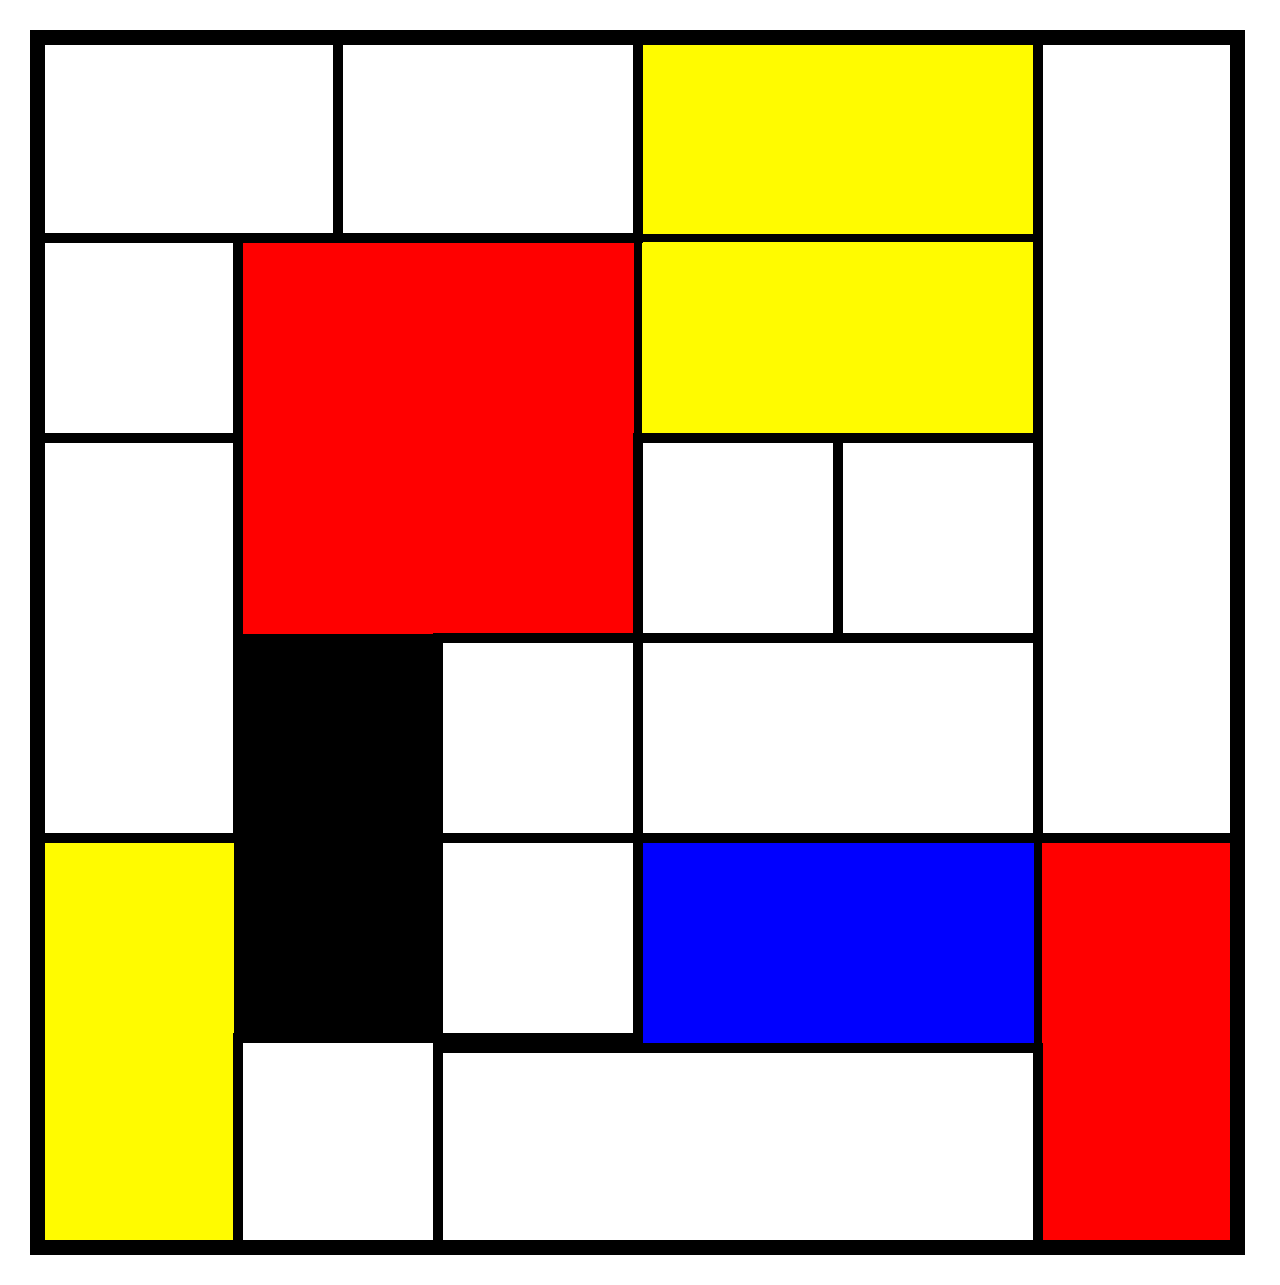
==== index.html @ 32890b7d "Initial commit" ====
<!DOCTYPE html>
<html lang="en">
<head>
    <meta charset="UTF-8">
    <meta name="viewport" content="width=device-width, initial-scale=1.0">
    <title>Mondrian Blocks</title>
    <link rel="stylesheet" href="style.css">
</head>
<body>
    <table class="table">
        <tr class="row">
            <td rowspan="2" colspan="4" class="col"></td>
            <td rowspan= "2" colspan="8" class="col"></td>
            <td  rowspan= "2" colspan="6" class="yellow"></td>
            <td rowspan="14" class="col"></td>
        </tr>
        <tr class="row">
        </tr>
        <tr class="row">
            <td rowspan="4" colspan="2" class="col"></td>
            <td rowspan="10" colspan="10" class="red"></td>
            <td rowspan="5" colspan="6" class="orange"></td>
        </tr>
        <tr class="row">
        </tr>
        <tr class="row">
        </tr>
        <tr class="row">
        </tr>
        <tr class="row">
            <td rowspan="8" colspan="2" class="col"></td>
        </tr>
        <tr class="row">
            <td rowspan="5" colspan="3" class="col"></td>
            <td rowspan="5" colspan="3" class="col"></td>
        </tr>
        <tr class="row">
        </tr>
        <tr class="row">
        </tr>
        <tr class="row">
        </tr>
        <tr class="row">
        </tr>
        <tr class="row">
            <td rowspan="4" colspan="5" class="black"></td>
            <td rowspan="2" colspan="5" class="col"></td>
            <td rowspan="2" colspan="6" class="col"></td>
        </tr>
        <tr class="row">
        </tr>
        <tr class="row">
            <td rowspan="4" colspan="2" class="yellow"></td>
            <td rowspan="2" colspan="5" class="col"></td>
            <td rowspan="3" colspan="6" class="blue"></td>
            <td rowspan="4" class="red"></td> 
        </tr>
        <tr class="row">
        </tr>
        <tr class="row">
            
            <td rowspan="2" colspan="5" class="col"></td>
            <td colspan="5" class="black"></td>
        </tr>
        <tr class="row">
            <td colspan="11" class="col"></td>
        </tr>
    </table>
</body>
</html>
---- style.css ----
* {
    border: 0;
    padding: 0;
    margin: 0;
    box-sizing: border-box;
}
.table {
    margin: 30px;
    border: 15px solid black;
    border-collapse: collapse;
}
table img {
    vertical-align: middle;
}
table,
tr,
td {
    border-spacing: 0;
}
th, 
.col {
    border: 10px solid black;
    text-align: center;
    padding: 15px; 
    width: 200px; 
    height: 200px;
}
.yellow {
    background-color: rgb(255, 251, 0);
    border: 8px solid black; 
}
.red {
    background-color: red;
    border: 8px solid black; 
}
.black {
    background-color: black;
    border: 8px solid black; 
}
.blue {
    background-color: blue;
    border: 8px solid black; 
}
.orange {
    background-color: rgb(255, 251, 0);
    border: 8px solid black; 
}
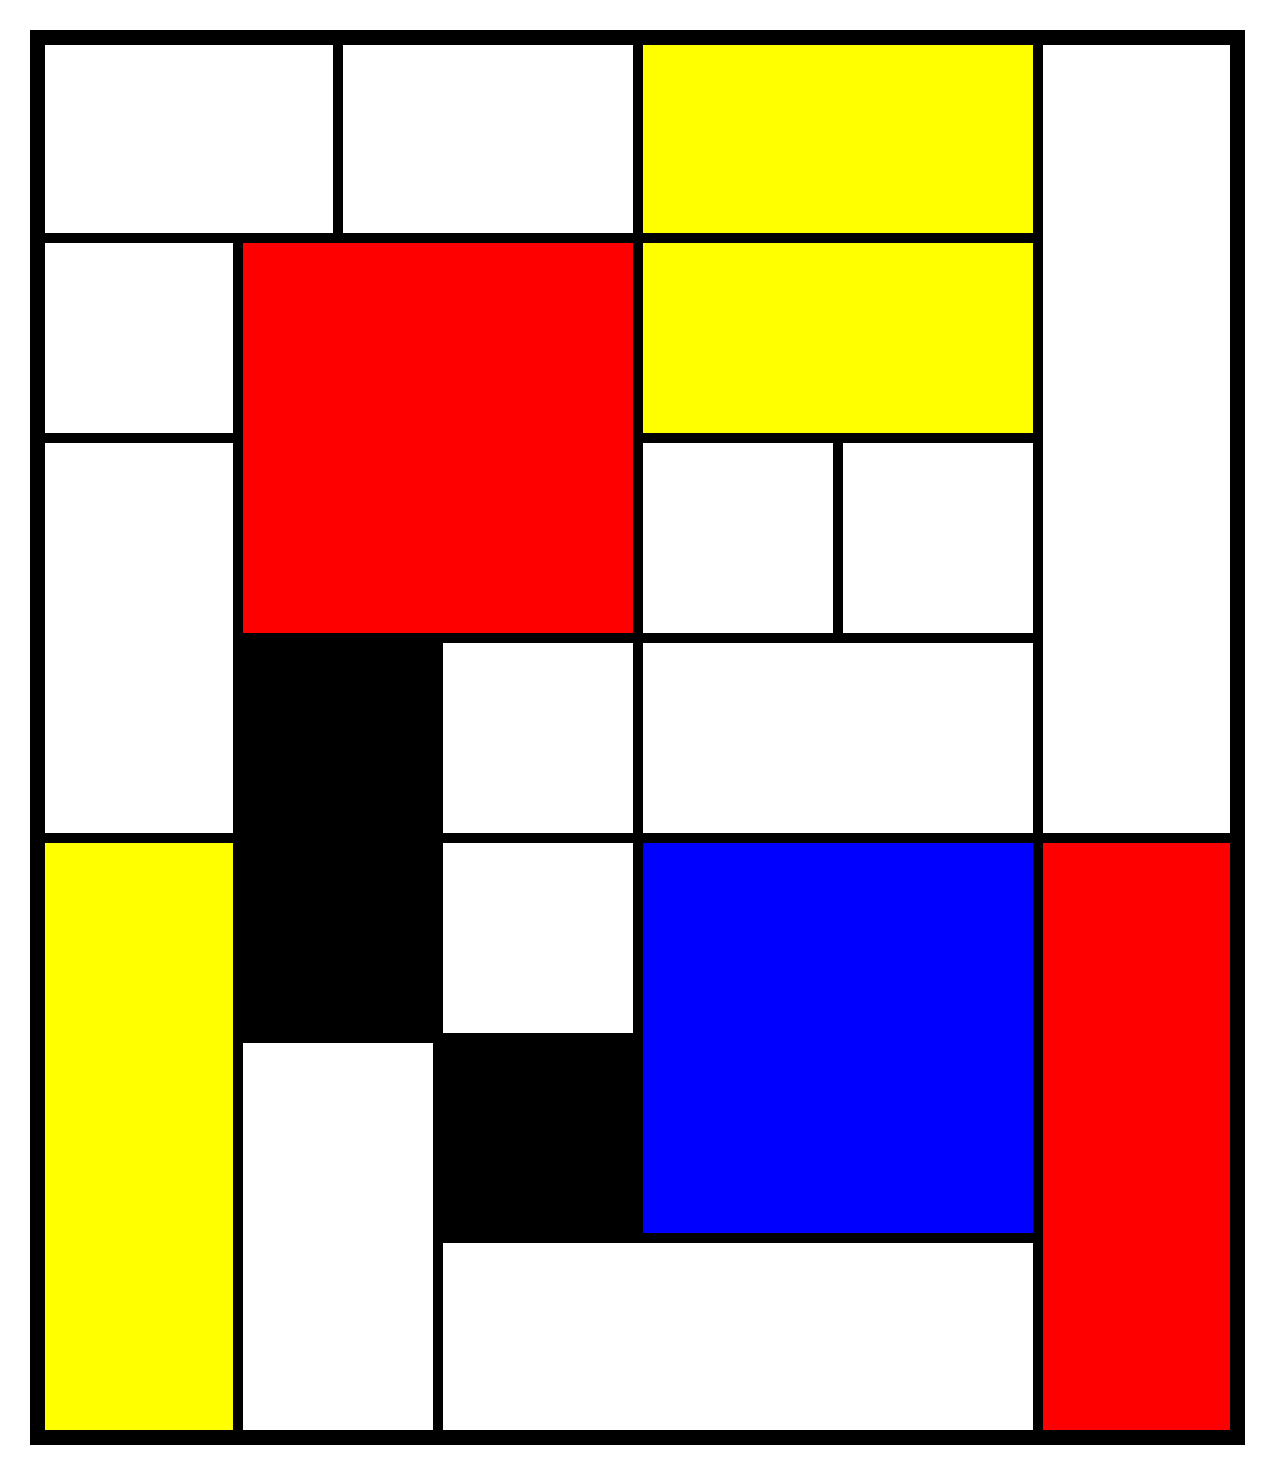
==== commit a3b424a3: "bug fixes" ====
--- a/index.html
+++ b/index.html
@@ -9,61 +9,38 @@
 <body>
     <table class="table">
         <tr class="row">
-            <td rowspan="2" colspan="4" class="col"></td>
-            <td rowspan= "2" colspan="8" class="col"></td>
-            <td  rowspan= "2" colspan="6" class="yellow"></td>
-            <td rowspan="14" class="col"></td>
+            <td colspan="2" class="col col--main"></td>
+            <td colspan="2" class="col col--main"></td>
+            <td colspan="2" class="col col--aditional"></td>
+            <td rowspan="4" class="col col--main"></td>
         </tr>
         <tr class="row">
+            <td class="col col--main"></td>
+            <td colspan="3" rowspan="2" class="col col--secondary"></td>
+            <td  colspan="2" class="col col--aditional"></td>
         </tr>
         <tr class="row">
-            <td rowspan="4" colspan="2" class="col"></td>
-            <td rowspan="10" colspan="10" class="red"></td>
-            <td rowspan="5" colspan="6" class="orange"></td>
+            <td rowspan="2" class="col col--main"></td>
+            <td class="col col--main"></td>
+            <td class="col col--main"></td>
         </tr>
         <tr class="row">
+            <td colspan="2" rowspan="2" class="col col--filled"></td>
+            <td class="col col--main"></td>
+            <td colspan="2" class="col col--main"></td>
         </tr>
         <tr class="row">
+            <td rowspan="3" class="col col--aditional"></td>
+            <td class="col  col--main"></td>
+             <td colspan="2" rowspan="2" class="col col--unique"></td>
+            <td rowspan="3" class="col col--secondary"></td>
         </tr>
         <tr class="row">
+            <td colspan="2" rowspan="2" class="col col--main"></td>
+            <td class="col col--filled"></td>
         </tr>
         <tr class="row">
-            <td rowspan="8" colspan="2" class="col"></td>
-        </tr>
-        <tr class="row">
-            <td rowspan="5" colspan="3" class="col"></td>
-            <td rowspan="5" colspan="3" class="col"></td>
-        </tr>
-        <tr class="row">
-        </tr>
-        <tr class="row">
-        </tr>
-        <tr class="row">
-        </tr>
-        <tr class="row">
-        </tr>
-        <tr class="row">
-            <td rowspan="4" colspan="5" class="black"></td>
-            <td rowspan="2" colspan="5" class="col"></td>
-            <td rowspan="2" colspan="6" class="col"></td>
-        </tr>
-        <tr class="row">
-        </tr>
-        <tr class="row">
-            <td rowspan="4" colspan="2" class="yellow"></td>
-            <td rowspan="2" colspan="5" class="col"></td>
-            <td rowspan="3" colspan="6" class="blue"></td>
-            <td rowspan="4" class="red"></td> 
-        </tr>
-        <tr class="row">
-        </tr>
-        <tr class="row">
-            
-            <td rowspan="2" colspan="5" class="col"></td>
-            <td colspan="5" class="black"></td>
-        </tr>
-        <tr class="row">
-            <td colspan="11" class="col"></td>
+            <td colspan="3" class="col col--main"></td>
         </tr>
     </table>
 </body>
--- a/style.css
+++ b/style.css
@@ -3,6 +3,7 @@
     padding: 0;
     margin: 0;
     box-sizing: border-box;
+   
 }
 .table {
     margin: 30px;
@@ -25,23 +26,19 @@
     width: 200px; 
     height: 200px;
 }
-.yellow {
-    background-color: rgb(255, 251, 0);
-    border: 8px solid black; 
+.col--main { 
+    background-color: white;
 }
-.red {
+
+.col--aditional{
+    background-color: yellow;
+}
+.col--secondary {
     background-color: red;
-    border: 8px solid black; 
 }
-.black {
+.col--filled {
     background-color: black;
-    border: 8px solid black; 
 }
-.blue {
+.col--unique {
     background-color: blue;
-    border: 8px solid black; 
-}
-.orange {
-    background-color: rgb(255, 251, 0);
-    border: 8px solid black; 
 }